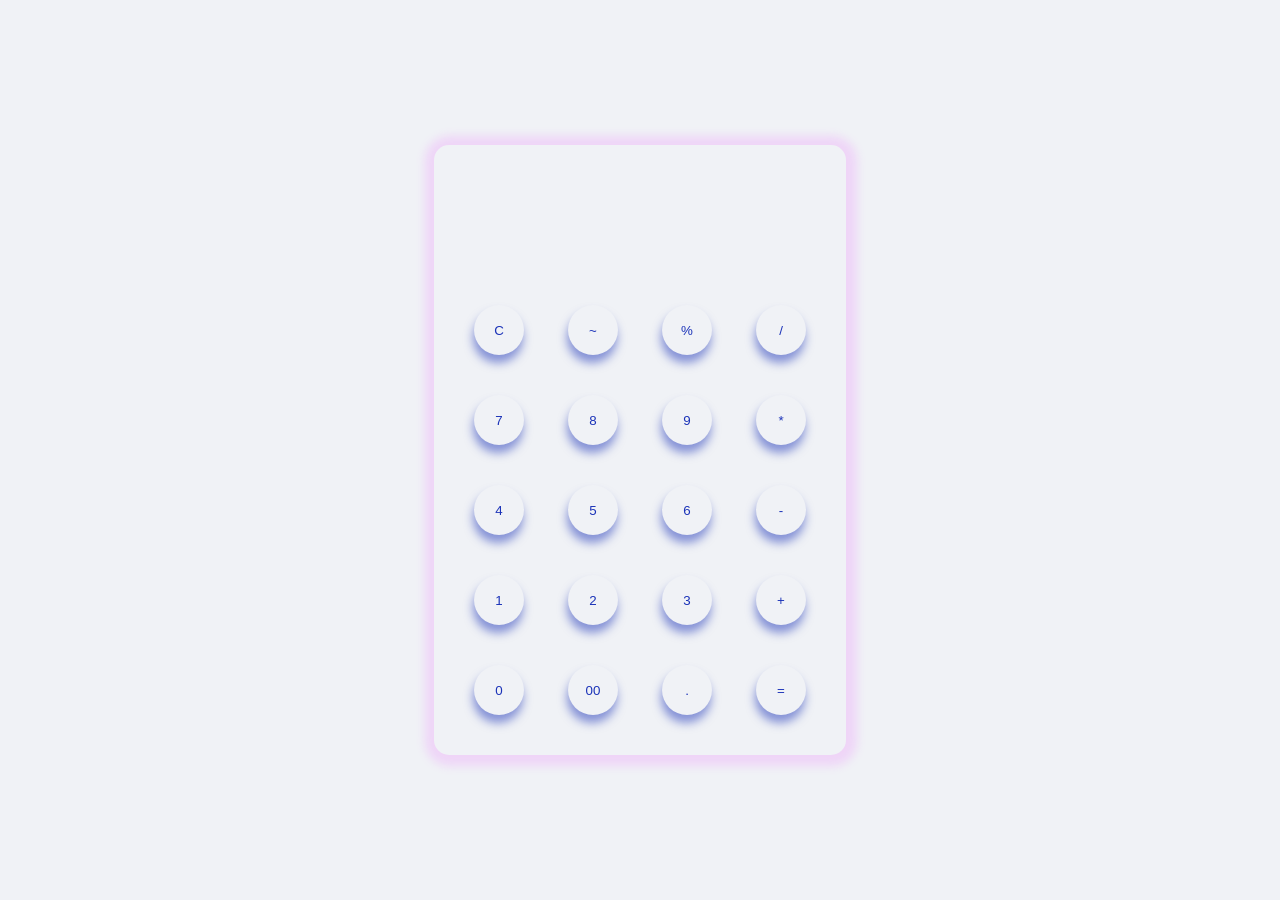
==== index.html @ fce53603 "Calculator" ====
<!DOCTYPE html>
<html lang="en">
  <head>
    <meta charset="UTF-8" />
    <meta name="viewport" content="width=device-width, initial-scale=1.0" />
    <link rel="stylesheet" href="index.css" />
    <title>Calculator</title>
  </head>
  <body>
    <div class="container">
      <div class="cal">
        <h1 id="input"></h1>

        <div>
          <button>C</button>
          <button>~ </button>
          <button>%</button>
          <button>/</button>
        </div>
        <div>
          <button>7</button>
          <button>8</button>
          <button>9</button>
          <button>*</button>
        </div>
        <div>
          <button>4</button>
          <button>5</button>
          <button>6</button>
          <button>-</button>
        </div>
        <div>
          <button>1</button>
          <button>2</button>
          <button>3</button>
          <button>+</button>
        </div>
        <div>
          <button>0</button>
          <button>00</button>
          <button>.</button>
          <button>=</button>
        </div>
      </div>
    </div>
    <script src="index.js"></script>
  </body>
</html>
---- index.css ----
* {
  padding: 0;
  margin: 0;
  box-sizing: border-box;
}
body {
  background-color: rgb(240, 242, 246);
}
.container {
  display: flex;
  align-items: center;
  justify-content: center;
  height: 100vh;
  width: 100%;
}
button {
  margin: 20px;
  padding: 10px;
  border: none;
  color: rgb(27, 51, 184);
  width: 50px;
  height: 50px;
  border-radius: 50%;
  cursor: pointer;
  background: transparent;
  box-shadow: -1px 8px  10px rgba(27, 51, 184, 0.5);
}
.cal {
    padding: 20px;
  background: transparent;
  border-radius: 15px;
  box-shadow: 1px 1px 10px 10px rgba(234, 99, 299, 0.2);
}
#input {
  max-width: 350px;
  height: 70px;
  text-align: center;
  margin-top: 50px;
  color: rgb(157, 102, 31);
  overflow: hidden;
}
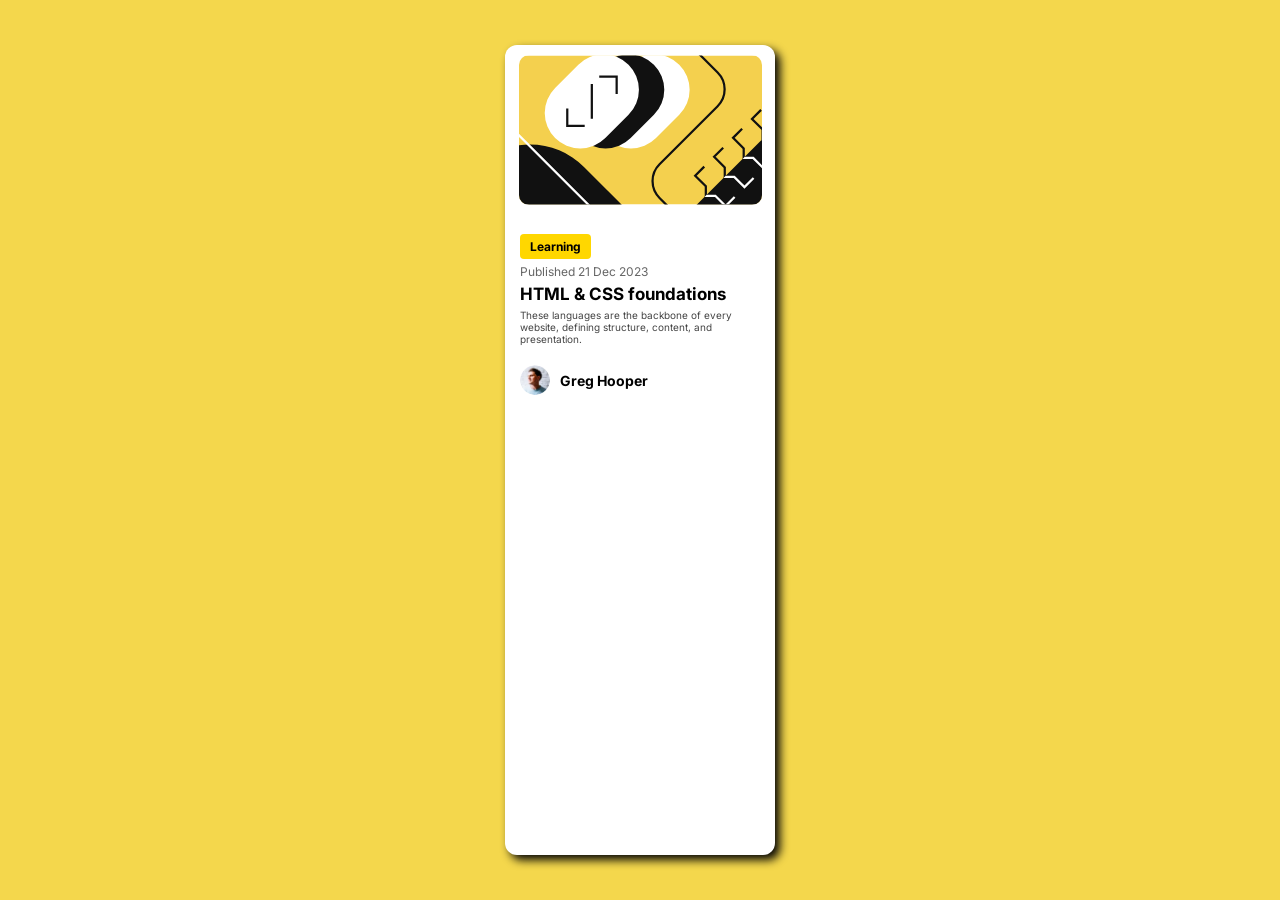
==== commit aba3c377: "Blog-Card Fronted-Mentor" ====
--- a/index.html
+++ b/index.html
@@ -1,48 +1,30 @@
 <!DOCTYPE html>
 <html lang="en">
-  <head>
-    <meta charset="UTF-8" />
-    <meta name="viewport" content="width=device-width, initial-scale=1.0" />
-    <link rel="stylesheet" href="index.css" />
-    <title>Calculator</title>
-  </head>
-  <body>
-    <div class="container">
-      <div class="cal">
-        <h1 id="input"></h1>
+<head>
+    <meta charset="UTF-8">
+    <meta name="viewport" content="width=device-width, initial-scale=1.0">
+    <title>Card Design</title>
+    <link href="https://fonts.googleapis.com/css2?family=Inter:wght@400;600&display=swap" rel="stylesheet">
+    <link rel="stylesheet" href="index.css">
+        
+</head>
+<body>
 
-        <div>
-          <button>C</button>
-          <button>~ </button>
-          <button>%</button>
-          <button>/</button>
+    <div class="card">
+        <img src="./assets/images/illustration-article.svg" alt="Thumbnail">
+        <div class="card-content">
+            <span class="category">Learning</span>
+            <p class="date">Published 21 Dec 2023</p>
+            <h2 class="title">HTML & CSS foundations</h2>
+            <p class="description">
+                These languages are the backbone of every website, defining structure, content, and presentation.
+            </p>
+            <div class="author">
+                <img src="./assets/images/image-avatar.webp" alt="Author">
+                <span>Greg Hooper</span>
+            </div>
         </div>
-        <div>
-          <button>7</button>
-          <button>8</button>
-          <button>9</button>
-          <button>*</button>
-        </div>
-        <div>
-          <button>4</button>
-          <button>5</button>
-          <button>6</button>
-          <button>-</button>
-        </div>
-        <div>
-          <button>1</button>
-          <button>2</button>
-          <button>3</button>
-          <button>+</button>
-        </div>
-        <div>
-          <button>0</button>
-          <button>00</button>
-          <button>.</button>
-          <button>=</button>
-        </div>
-      </div>
     </div>
-    <script src="index.js"></script>
-  </body>
+
+</body>
 </html>
--- a/index.css
+++ b/index.css
@@ -1,41 +1,81 @@
 * {
-  padding: 0;
-  margin: 0;
-  box-sizing: border-box;
+    margin: 0;
+    padding: 0;
+    box-sizing: border-box;
+    font-family: 'Inter', sans-serif;
 }
+
 body {
-  background-color: rgb(240, 242, 246);
+    background-color: #F4D74C;
+    display: flex;
+    justify-content: center;
+    align-items: center;
+    height: 100vh;
 }
-.container {
-  display: flex;
-  align-items: center;
-  justify-content: center;
-  height: 100vh;
-  width: 100%;
+
+.card {
+    height: 90%;
+    background: white;
+    width: 270px;
+    border-radius: 12px;
+    box-shadow: 5px 5px 10px rgba(5, 5, 5);
+    overflow: hidden;
+    padding-bottom: 20px;
 }
-button {
-  margin: 20px;
-  padding: 10px;
-  border: none;
-  color: rgb(27, 51, 184);
-  width: 50px;
-  height: 50px;
-  border-radius: 50%;
-  cursor: pointer;
-  background: transparent;
-  box-shadow: -1px 8px  10px rgba(27, 51, 184, 0.5);
+
+.card img {
+    width: 90%;
+    height: 150px;
+    margin: 10px 14px;
+    object-fit: cover;
+    border-radius: 10px;
 }
-.cal {
-    padding: 20px;
-  background: transparent;
-  border-radius: 15px;
-  box-shadow: 1px 1px 10px 10px rgba(234, 99, 299, 0.2);
+
+.card-content {
+    padding: 15px;
 }
-#input {
-  max-width: 350px;
-  height: 70px;
-  text-align: center;
-  margin-top: 50px;
-  color: rgb(157, 102, 31);
-  overflow: hidden;
+
+.category {
+    background: #FFD700;
+    color: black;
+    font-size: 12px;
+    font-weight: bold;
+    padding: 5px 10px;
+    border-radius: 4px;
+    display: inline-block;
 }
+
+.date {
+    font-size: 12px;
+    color: #666;
+    margin: 5px 0;
+}
+
+.title {
+    font-size: 17px;
+    font-weight: bold;
+    margin: 5px 0;
+}
+
+.description {
+    font-size: 10px;
+    color: #444;
+    margin-bottom: 10px;
+}
+
+.author {
+    display: flex;
+    align-items: center;
+    gap: 10px;
+    font-size: 14px;
+    font-weight: bold;
+    
+}
+
+.author img {
+    width: 30px;
+    height: 30px;
+    border-radius: 50%;
+    object-fit: cover;
+     margin: 10px 0px;
+}
